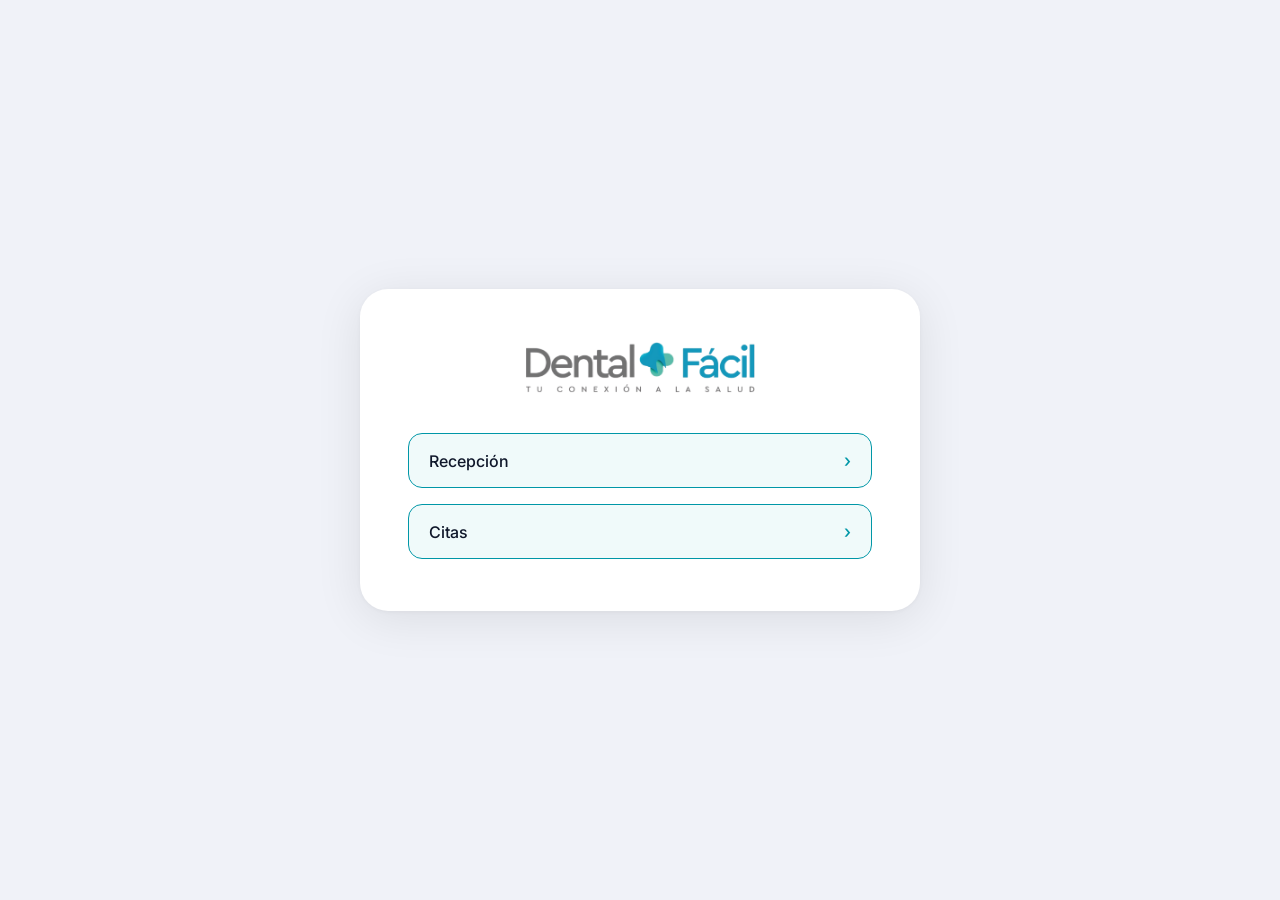
==== index.html @ eb35ff81 "Style buttons like teal input fields, bigger card" ====
<!DOCTYPE html>
<html lang="es">
<head>
  <meta charset="utf-8">
  <meta name="viewport" content="width=device-width, initial-scale=1.0, maximum-scale=1.0, user-scalable=no, viewport-fit=cover">
  <meta http-equiv="Cache-Control" content="no-cache, no-store, must-revalidate">
  <meta http-equiv="Pragma" content="no-cache">
  <meta http-equiv="Expires" content="0">
  <title>Inicio · Dental MÁS FÁCIL</title>
  <link rel="icon" type="image/png" href="logo-dental-facil.png">
  <link rel="preconnect" href="https://fonts.googleapis.com">
  <link href="https://fonts.googleapis.com/css2?family=Inter:wght@300;400;500;600;700&display=swap" rel="stylesheet">
  <style>
    *{box-sizing:border-box;margin:0;padding:0}
    body{
      font-family:'Inter',-apple-system,BlinkMacSystemFont,sans-serif;
      background:#F0F2F8;
      min-height:100vh;
      display:flex;
      align-items:center;
      justify-content:center;
      padding:24px;
      -webkit-font-smoothing:antialiased;
    }
    .card{
      background:#FFFFFF;
      border-radius:28px;
      box-shadow:0 8px 48px rgba(0,0,0,0.09), 0 1px 4px rgba(0,0,0,0.04);
      padding:52px 48px;
      width:100%;
      max-width:560px;
      display:flex;
      flex-direction:column;
      align-items:center;
      gap:40px;
    }
    .logo-wrap{
      display:flex;
      align-items:center;
      justify-content:center;
    }
    .logo-wrap img{
      height:52px;
      width:auto;
      display:block;
    }
    .btn-group{
      display:flex;
      flex-direction:column;
      gap:16px;
      width:100%;
    }
    .btn{
      display:flex;
      align-items:center;
      justify-content:space-between;
      width:100%;
      padding:16px 20px;
      background:#F0FAFA;
      color:#0F172A;
      border:1.5px solid #0097a7;
      border-radius:14px;
      font-family:inherit;
      font-size:16px;
      font-weight:500;
      text-align:left;
      text-decoration:none;
      cursor:pointer;
      transition:background .15s ease, border-color .15s ease;
    }
    .btn:hover{
      background:#E0F5F7;
      border-color:#007a8a;
    }
    .btn:active{
      opacity:0.9;
    }
    .btn-arrow{
      color:#0097a7;
      font-size:18px;
      flex-shrink:0;
    }
    @media (max-width:480px){
      .card{padding:36px 20px; border-radius:20px; max-width:100%;}
      .logo-wrap img{height:42px;}
      .btn{font-size:15px; padding:14px 16px;}
    }
  </style>
</head>
<body>
  <div class="card">
    <div class="logo-wrap">
      <img src="logo-dental-facil.png" alt="Dental MÁS FÁCIL">
    </div>
    <div class="btn-group">
      <a class="btn" href="recepcion.html">
        <span>Recepción</span>
        <span class="btn-arrow">›</span>
      </a>
      <a class="btn" href="citas.html">
        <span>Citas</span>
        <span class="btn-arrow">›</span>
      </a>
    </div>
  </div>
</body>
</html>
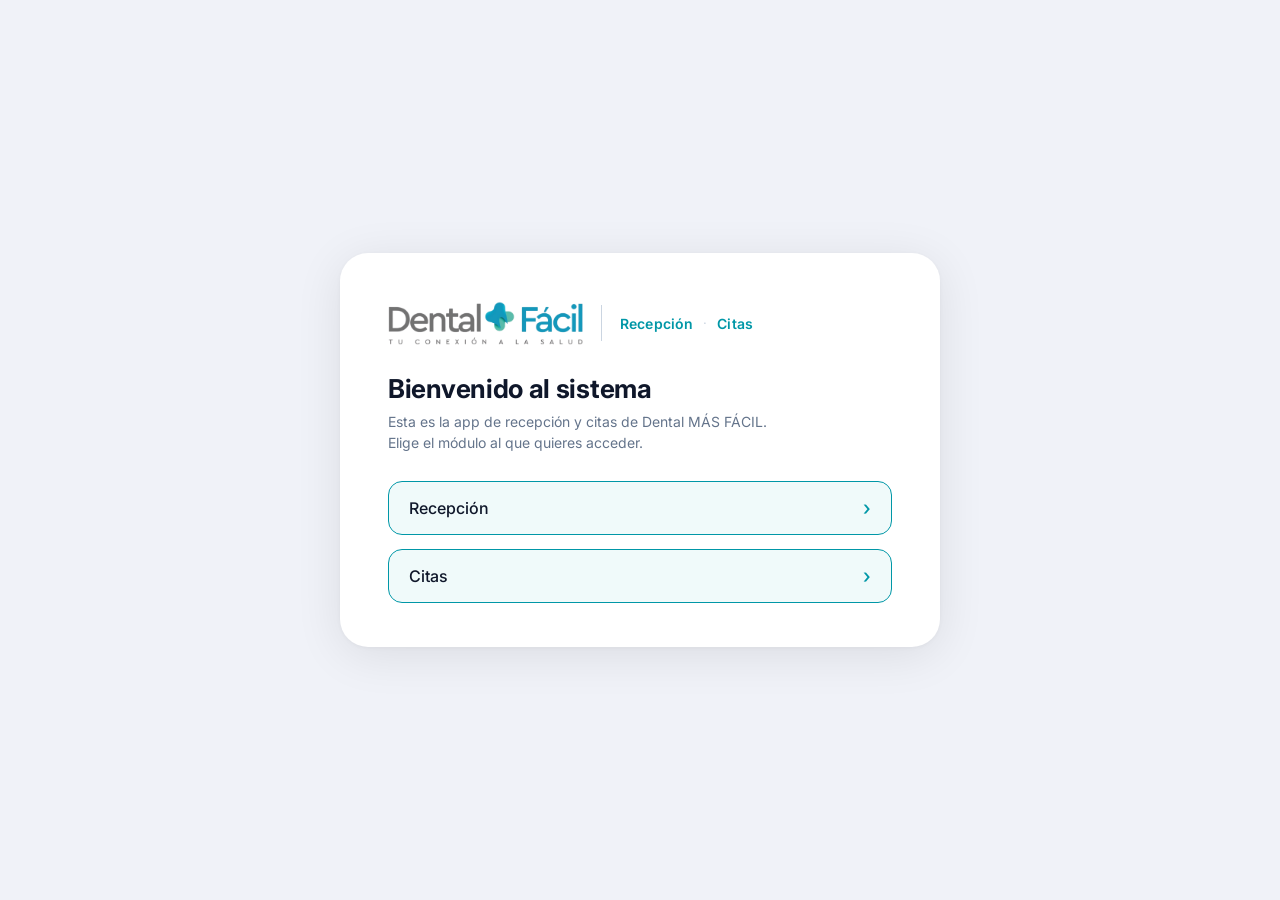
==== commit 42ea01d1: "Add header labels, title and subtitle matching citas design" ====
--- a/index.html
+++ b/index.html
@@ -26,28 +26,74 @@
       background:#FFFFFF;
       border-radius:28px;
       box-shadow:0 8px 48px rgba(0,0,0,0.09), 0 1px 4px rgba(0,0,0,0.04);
-      padding:52px 48px;
+      padding:48px 48px 44px;
       width:100%;
-      max-width:560px;
+      max-width:600px;
       display:flex;
       flex-direction:column;
-      align-items:center;
-      gap:40px;
+      gap:28px;
     }
-    .logo-wrap{
+
+    /* ---- Header: Logo | Recepción  Citas ---- */
+    .card-header{
       display:flex;
       align-items:center;
-      justify-content:center;
+      gap:0;
     }
     .logo-wrap img{
-      height:52px;
+      height:44px;
       width:auto;
       display:block;
     }
+    .divider{
+      width:1px;
+      height:36px;
+      background:#CBD5E1;
+      margin:0 18px;
+      flex-shrink:0;
+    }
+    .header-labels{
+      display:flex;
+      align-items:center;
+      gap:10px;
+    }
+    .label-tag{
+      font-size:14px;
+      font-weight:600;
+      color:#0097a7;
+      letter-spacing:0.01em;
+    }
+    .label-sep{
+      font-size:13px;
+      color:#CBD5E1;
+      font-weight:400;
+    }
+
+    /* ---- Title block ---- */
+    .card-title-block{
+      display:flex;
+      flex-direction:column;
+      gap:6px;
+    }
+    .card-title{
+      font-size:26px;
+      font-weight:700;
+      color:#0F172A;
+      letter-spacing:-0.3px;
+      line-height:1.2;
+    }
+    .card-subtitle{
+      font-size:14px;
+      font-weight:400;
+      color:#64748B;
+      line-height:1.5;
+    }
+
+    /* ---- Buttons ---- */
     .btn-group{
       display:flex;
       flex-direction:column;
-      gap:16px;
+      gap:14px;
       width:100%;
     }
     .btn{
@@ -72,26 +118,46 @@
       background:#E0F5F7;
       border-color:#007a8a;
     }
-    .btn:active{
-      opacity:0.9;
-    }
+    .btn:active{ opacity:0.9; }
     .btn-arrow{
       color:#0097a7;
-      font-size:18px;
+      font-size:20px;
       flex-shrink:0;
+      line-height:1;
     }
-    @media (max-width:480px){
-      .card{padding:36px 20px; border-radius:20px; max-width:100%;}
-      .logo-wrap img{height:42px;}
-      .btn{font-size:15px; padding:14px 16px;}
+
+    @media (max-width:520px){
+      .card{ padding:36px 20px 32px; border-radius:20px; }
+      .logo-wrap img{ height:36px; }
+      .card-title{ font-size:22px; }
+      .btn{ font-size:15px; padding:14px 16px; }
+      .divider{ margin:0 12px; }
     }
   </style>
 </head>
 <body>
   <div class="card">
-    <div class="logo-wrap">
-      <img src="logo-dental-facil.png" alt="Dental MÁS FÁCIL">
+
+    <!-- Header -->
+    <div class="card-header">
+      <div class="logo-wrap">
+        <img src="logo-dental-facil.png" alt="Dental MÁS FÁCIL">
+      </div>
+      <div class="divider"></div>
+      <div class="header-labels">
+        <span class="label-tag">Recepción</span>
+        <span class="label-sep">·</span>
+        <span class="label-tag">Citas</span>
+      </div>
     </div>
+
+    <!-- Title -->
+    <div class="card-title-block">
+      <h1 class="card-title">Bienvenido al sistema</h1>
+      <p class="card-subtitle">Esta es la app de recepción y citas de Dental MÁS FÁCIL.<br>Elige el módulo al que quieres acceder.</p>
+    </div>
+
+    <!-- Buttons -->
     <div class="btn-group">
       <a class="btn" href="recepcion.html">
         <span>Recepción</span>
@@ -102,6 +168,7 @@
         <span class="btn-arrow">›</span>
       </a>
     </div>
+
   </div>
 </body>
 </html>
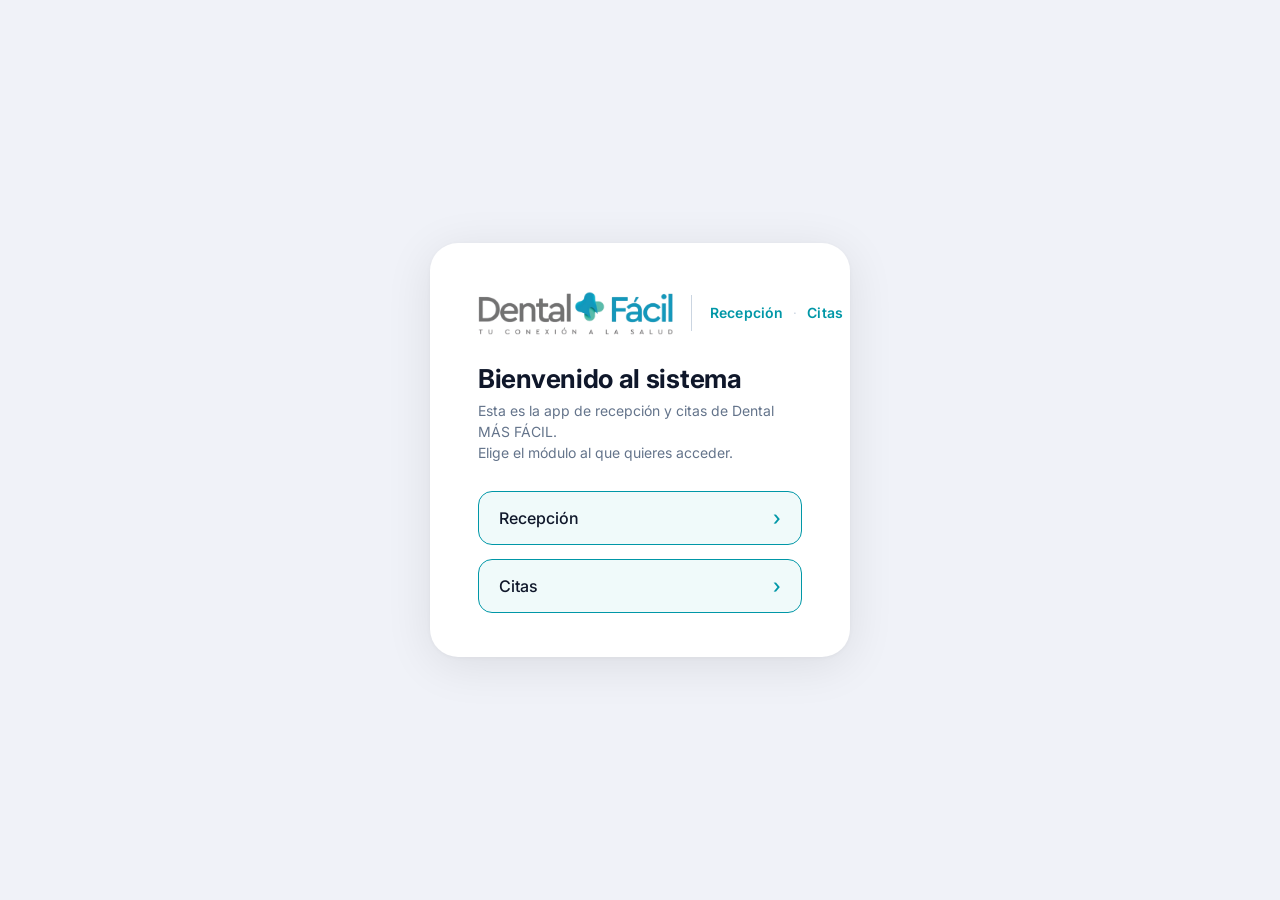
==== commit a12a483c: "Reduce card width so buttons are shorter" ====
--- a/index.html
+++ b/index.html
@@ -28,7 +28,7 @@
       box-shadow:0 8px 48px rgba(0,0,0,0.09), 0 1px 4px rgba(0,0,0,0.04);
       padding:48px 48px 44px;
       width:100%;
-      max-width:600px;
+      max-width:420px;
       display:flex;
       flex-direction:column;
       gap:28px;
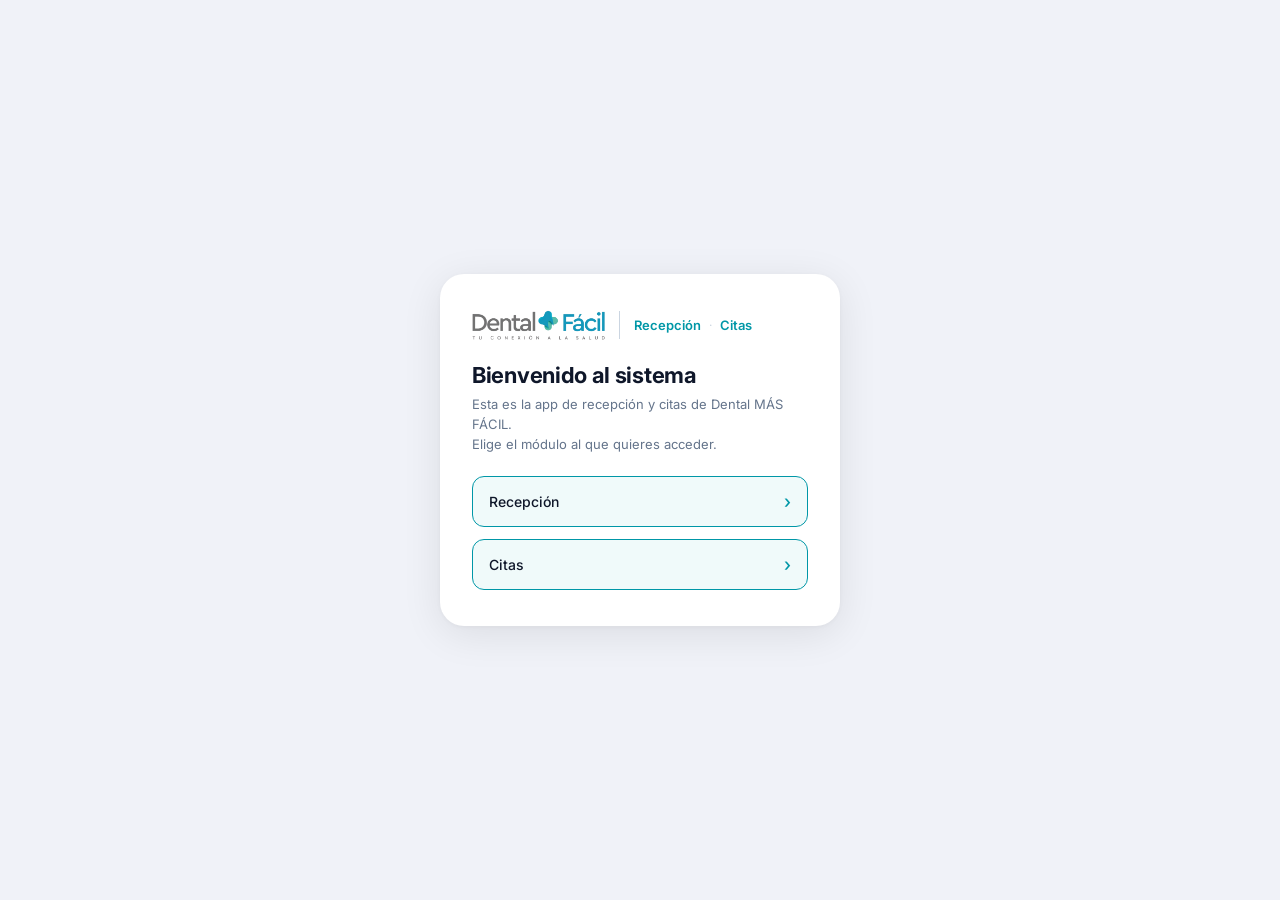
==== commit 16e5ad68: "Fix layout: smaller logo, proper margins, all fits in card" ====
--- a/index.html
+++ b/index.html
@@ -19,97 +19,95 @@
       display:flex;
       align-items:center;
       justify-content:center;
-      padding:24px;
+      padding:20px;
       -webkit-font-smoothing:antialiased;
     }
     .card{
       background:#FFFFFF;
-      border-radius:28px;
-      box-shadow:0 8px 48px rgba(0,0,0,0.09), 0 1px 4px rgba(0,0,0,0.04);
-      padding:48px 48px 44px;
+      border-radius:24px;
+      box-shadow:0 8px 40px rgba(0,0,0,0.09), 0 1px 4px rgba(0,0,0,0.04);
+      padding:36px 32px 36px;
       width:100%;
-      max-width:420px;
+      max-width:400px;
       display:flex;
       flex-direction:column;
-      gap:28px;
+      gap:22px;
     }
 
-    /* ---- Header: Logo | Recepción  Citas ---- */
+    /* ---- Header ---- */
     .card-header{
       display:flex;
       align-items:center;
       gap:0;
+      flex-wrap:nowrap;
+      overflow:hidden;
+    }
+    .logo-wrap{
+      flex-shrink:0;
     }
     .logo-wrap img{
-      height:44px;
+      height:30px;
       width:auto;
       display:block;
     }
     .divider{
       width:1px;
-      height:36px;
+      height:28px;
       background:#CBD5E1;
-      margin:0 18px;
+      margin:0 14px;
       flex-shrink:0;
     }
     .header-labels{
       display:flex;
       align-items:center;
-      gap:10px;
+      gap:8px;
+      flex-shrink:0;
     }
     .label-tag{
-      font-size:14px;
+      font-size:13px;
       font-weight:600;
       color:#0097a7;
-      letter-spacing:0.01em;
     }
     .label-sep{
-      font-size:13px;
+      font-size:12px;
       color:#CBD5E1;
-      font-weight:400;
     }
 
     /* ---- Title block ---- */
-    .card-title-block{
-      display:flex;
-      flex-direction:column;
-      gap:6px;
-    }
     .card-title{
-      font-size:26px;
+      font-size:22px;
       font-weight:700;
       color:#0F172A;
       letter-spacing:-0.3px;
       line-height:1.2;
     }
     .card-subtitle{
-      font-size:14px;
+      font-size:13px;
       font-weight:400;
       color:#64748B;
-      line-height:1.5;
+      line-height:1.55;
+      margin-top:6px;
     }
 
     /* ---- Buttons ---- */
     .btn-group{
       display:flex;
       flex-direction:column;
-      gap:14px;
-      width:100%;
+      gap:12px;
     }
     .btn{
       display:flex;
       align-items:center;
       justify-content:space-between;
       width:100%;
-      padding:16px 20px;
+      padding:14px 16px;
       background:#F0FAFA;
       color:#0F172A;
       border:1.5px solid #0097a7;
-      border-radius:14px;
+      border-radius:12px;
       font-family:inherit;
-      font-size:16px;
+      font-size:14px;
       font-weight:500;
-      text-align:left;
       text-decoration:none;
       cursor:pointer;
       transition:background .15s ease, border-color .15s ease;
@@ -118,27 +116,15 @@
       background:#E0F5F7;
       border-color:#007a8a;
     }
-    .btn:active{ opacity:0.9; }
     .btn-arrow{
       color:#0097a7;
-      font-size:20px;
+      font-size:18px;
       flex-shrink:0;
-      line-height:1;
-    }
-
-    @media (max-width:520px){
-      .card{ padding:36px 20px 32px; border-radius:20px; }
-      .logo-wrap img{ height:36px; }
-      .card-title{ font-size:22px; }
-      .btn{ font-size:15px; padding:14px 16px; }
-      .divider{ margin:0 12px; }
     }
   </style>
 </head>
 <body>
   <div class="card">
-
-    <!-- Header -->
     <div class="card-header">
       <div class="logo-wrap">
         <img src="logo-dental-facil.png" alt="Dental MÁS FÁCIL">
@@ -151,13 +137,11 @@
       </div>
     </div>
 
-    <!-- Title -->
-    <div class="card-title-block">
+    <div>
       <h1 class="card-title">Bienvenido al sistema</h1>
       <p class="card-subtitle">Esta es la app de recepción y citas de Dental MÁS FÁCIL.<br>Elige el módulo al que quieres acceder.</p>
     </div>
 
-    <!-- Buttons -->
     <div class="btn-group">
       <a class="btn" href="recepcion.html">
         <span>Recepción</span>
@@ -168,7 +152,6 @@
         <span class="btn-arrow">›</span>
       </a>
     </div>
-
   </div>
 </body>
 </html>
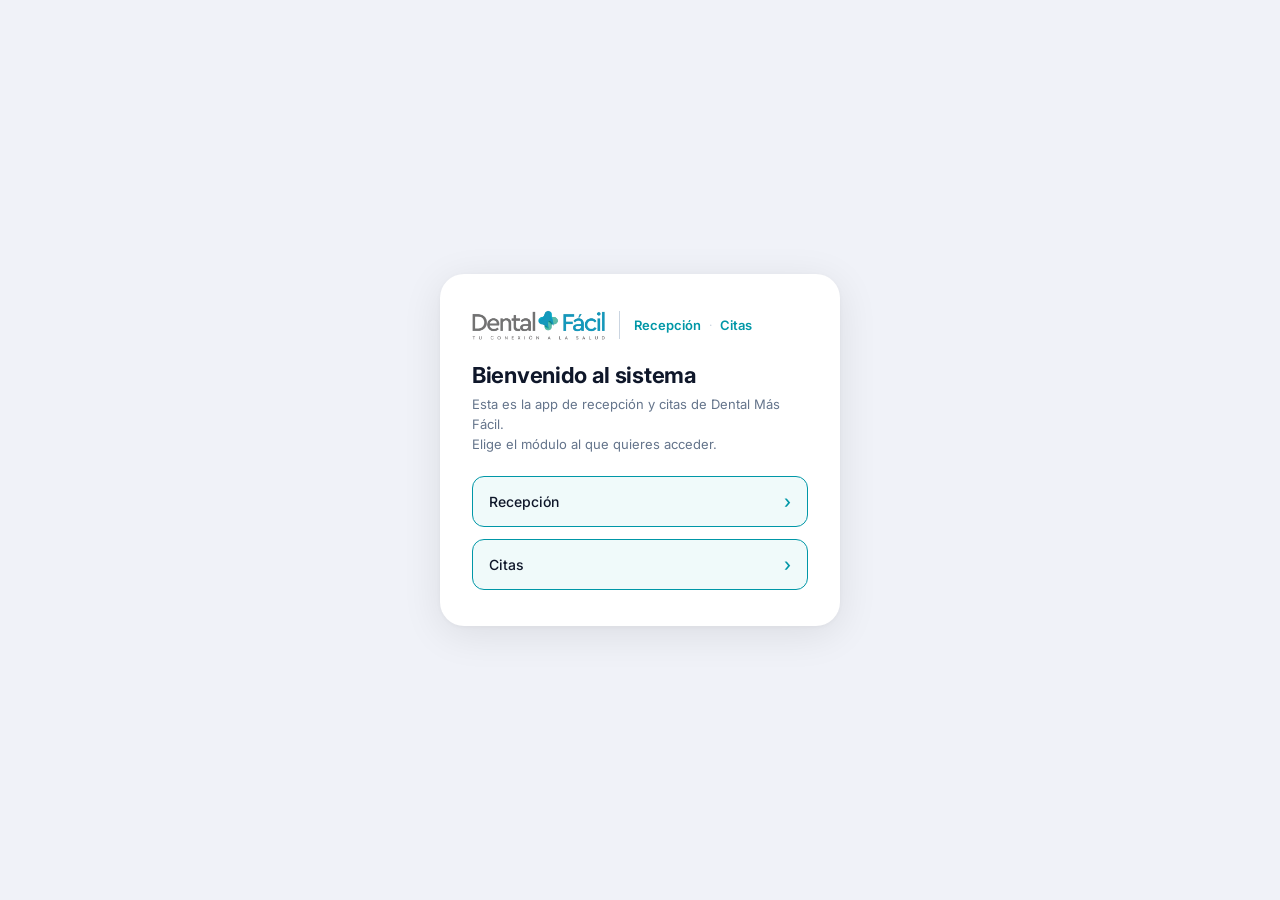
==== commit d6aac1cb: "Lowercase Dental Mas Facil in subtitle text" ====
--- a/index.html
+++ b/index.html
@@ -6,8 +6,8 @@
   <meta http-equiv="Cache-Control" content="no-cache, no-store, must-revalidate">
   <meta http-equiv="Pragma" content="no-cache">
   <meta http-equiv="Expires" content="0">
-  <title>Inicio · Dental MÁS FÁCIL</title>
-  <link rel="icon" type="image/png" href="logo-dental-facil.png">
+  <title>Inicio · Dental Más Fácil</title>
+  <link rel="icon" type="image/svg+xml" href="data:image/svg+xml,%3Csvg xmlns='http://www.w3.org/2000/svg' viewBox='0 0 32 32'%3E%3Crect width='32' height='32' rx='8' fill='%230097a7'/%3E%3Crect x='13' y='5' width='6' height='22' rx='3' fill='white'/%3E%3Crect x='5' y='13' width='22' height='6' rx='3' fill='white'/%3E%3C/svg%3E">
   <link rel="preconnect" href="https://fonts.googleapis.com">
   <link href="https://fonts.googleapis.com/css2?family=Inter:wght@300;400;500;600;700&display=swap" rel="stylesheet">
   <style>
@@ -139,7 +139,7 @@
 
     <div>
       <h1 class="card-title">Bienvenido al sistema</h1>
-      <p class="card-subtitle">Esta es la app de recepción y citas de Dental MÁS FÁCIL.<br>Elige el módulo al que quieres acceder.</p>
+      <p class="card-subtitle">Esta es la app de recepción y citas de Dental Más Fácil.<br>Elige el módulo al que quieres acceder.</p>
     </div>
 
     <div class="btn-group">
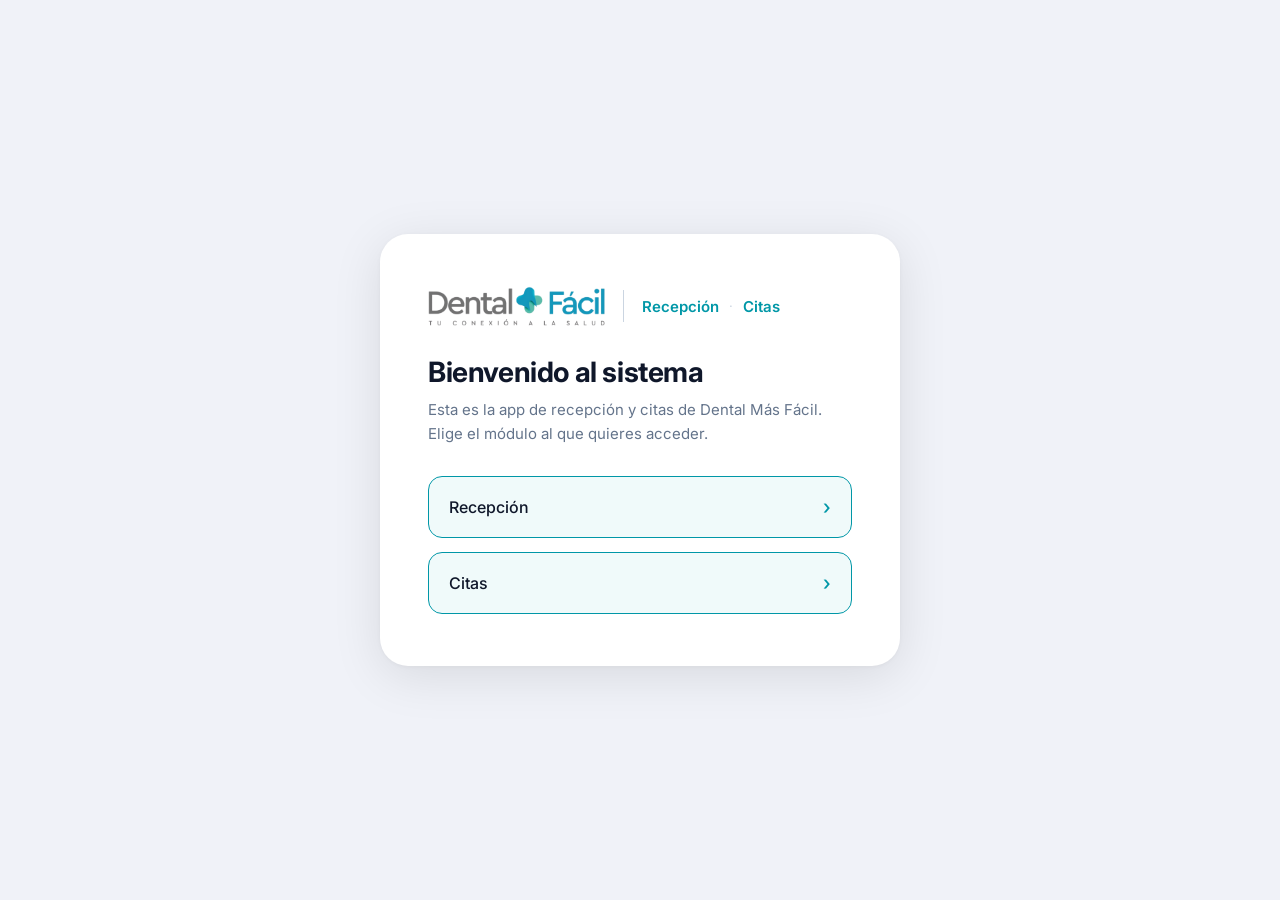
==== commit e67d0de6: "Make card bigger: larger fonts, more padding, wider card" ====
--- a/index.html
+++ b/index.html
@@ -19,94 +19,87 @@
       display:flex;
       align-items:center;
       justify-content:center;
-      padding:20px;
+      padding:24px;
       -webkit-font-smoothing:antialiased;
     }
     .card{
       background:#FFFFFF;
-      border-radius:24px;
-      box-shadow:0 8px 40px rgba(0,0,0,0.09), 0 1px 4px rgba(0,0,0,0.04);
-      padding:36px 32px 36px;
+      border-radius:28px;
+      box-shadow:0 10px 50px rgba(0,0,0,0.10), 0 1px 4px rgba(0,0,0,0.04);
+      padding:52px 48px;
       width:100%;
-      max-width:400px;
+      max-width:520px;
       display:flex;
       flex-direction:column;
-      gap:22px;
+      gap:30px;
     }
 
     /* ---- Header ---- */
     .card-header{
       display:flex;
       align-items:center;
-      gap:0;
-      flex-wrap:nowrap;
-      overflow:hidden;
-    }
-    .logo-wrap{
-      flex-shrink:0;
     }
     .logo-wrap img{
-      height:30px;
+      height:40px;
       width:auto;
       display:block;
     }
     .divider{
       width:1px;
-      height:28px;
+      height:32px;
       background:#CBD5E1;
-      margin:0 14px;
+      margin:0 18px;
       flex-shrink:0;
     }
     .header-labels{
       display:flex;
       align-items:center;
-      gap:8px;
-      flex-shrink:0;
+      gap:10px;
     }
     .label-tag{
-      font-size:13px;
+      font-size:15px;
       font-weight:600;
       color:#0097a7;
     }
     .label-sep{
-      font-size:12px;
+      font-size:13px;
       color:#CBD5E1;
     }
 
     /* ---- Title block ---- */
     .card-title{
-      font-size:22px;
+      font-size:28px;
       font-weight:700;
       color:#0F172A;
-      letter-spacing:-0.3px;
+      letter-spacing:-0.4px;
       line-height:1.2;
     }
     .card-subtitle{
-      font-size:13px;
+      font-size:15px;
       font-weight:400;
       color:#64748B;
-      line-height:1.55;
-      margin-top:6px;
+      line-height:1.6;
+      margin-top:8px;
     }
 
     /* ---- Buttons ---- */
     .btn-group{
       display:flex;
       flex-direction:column;
-      gap:12px;
+      gap:14px;
     }
     .btn{
       display:flex;
       align-items:center;
       justify-content:space-between;
       width:100%;
-      padding:14px 16px;
+      padding:18px 20px;
       background:#F0FAFA;
       color:#0F172A;
       border:1.5px solid #0097a7;
-      border-radius:12px;
+      border-radius:14px;
       font-family:inherit;
-      font-size:14px;
+      font-size:16px;
       font-weight:500;
       text-decoration:none;
       cursor:pointer;
@@ -118,8 +111,15 @@
     }
     .btn-arrow{
       color:#0097a7;
-      font-size:18px;
+      font-size:20px;
       flex-shrink:0;
+    }
+
+    @media (max-width:560px){
+      .card{ padding:36px 24px; border-radius:20px; }
+      .logo-wrap img{ height:32px; }
+      .card-title{ font-size:22px; }
+      .btn{ font-size:15px; padding:15px 16px; }
     }
   </style>
 </head>
@@ -127,7 +127,7 @@
   <div class="card">
     <div class="card-header">
       <div class="logo-wrap">
-        <img src="logo-dental-facil.png" alt="Dental MÁS FÁCIL">
+        <img src="logo-dental-facil.png" alt="Dental Más Fácil">
       </div>
       <div class="divider"></div>
       <div class="header-labels">
